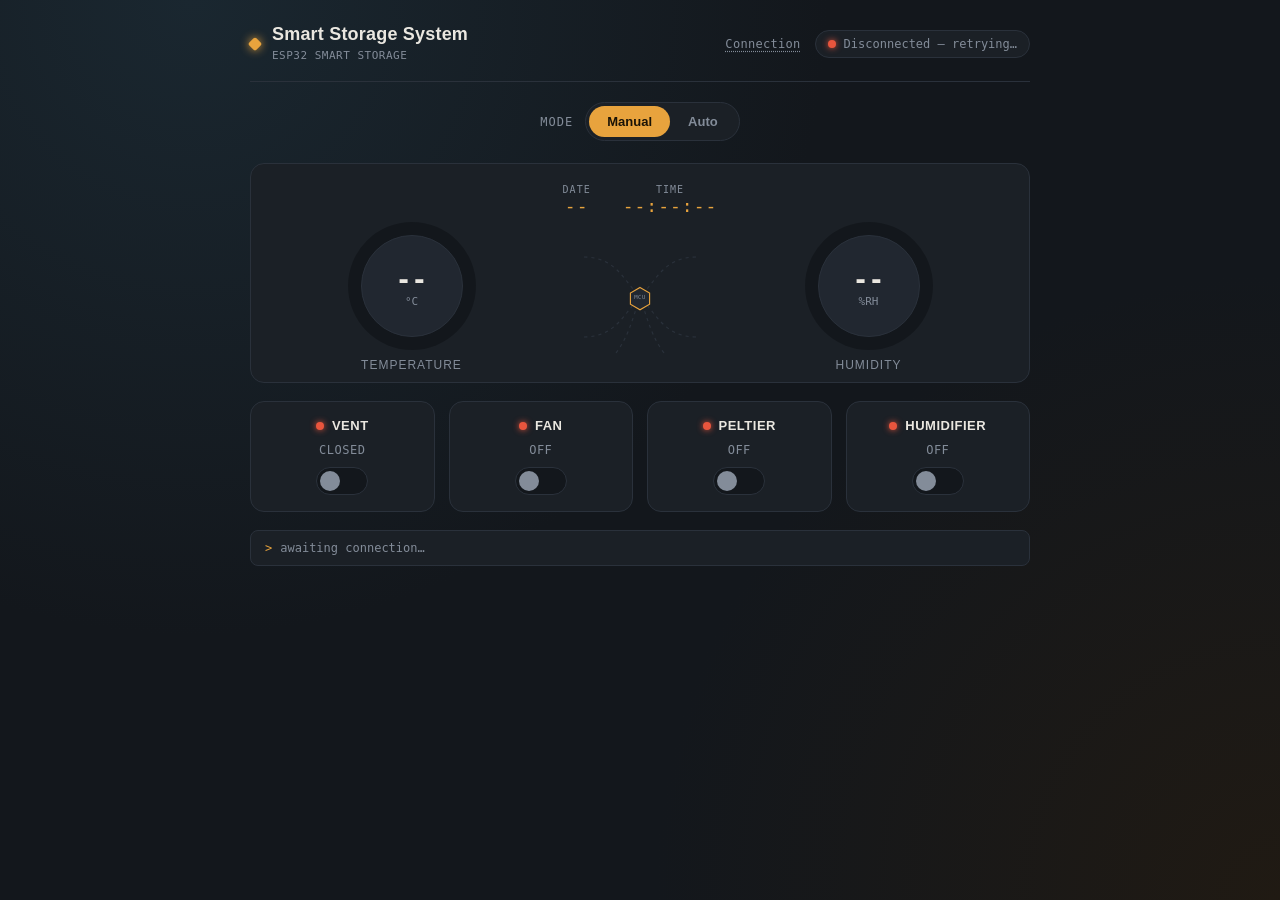
==== frontend/index.html @ b4696d99 "first commit" ====
<!DOCTYPE html>
<html lang="en">
<head>
<meta charset="UTF-8">
<meta name="viewport" content="width=device-width, initial-scale=1">
<title>ESP32 Smart Storage System</title>
<link rel="stylesheet" href="style.css">
</head>
<body>

<div class="panel">

  <!-- Top bar -->
  <header class="topbar">
    <div class="brand">
      <span class="brand-mark"></span>
      <div>
        <h1>Smart Storage System</h1>
        <span class="brand-sub">ESP32 Smart Storage</span>
      </div>
    </div>

    <div class="topbar-right">
      <button class="link-btn" id="settingsToggle" aria-label="Connection settings">Connection</button>
      <div class="conn" id="connWrap">
        <span class="led conn-led" id="connLed"></span>
        <span id="status">Disconnected</span>
      </div>
    </div>
  </header>

  <!-- Connection settings (hidden by default) -->
  <div class="settings hidden" id="settingsPanel">
    <p class="settings-hint">
      By default this page connects to the device that served it. If you opened this file directly
      (e.g. from your computer) or your board doesn't support mDNS, set a host below.
    </p>
    <div class="settings-row">
      <input type="text" id="hostInput" placeholder="esp32.local or 192.168.1.42">
      <button id="hostSave">Save</button>
      <button id="hostReset" class="ghost">Use default</button>
    </div>
  </div>

  <!-- Mode switch -->
  <div class="mode-row">
    <span class="mode-label">Mode</span>
    <div class="segmented" id="modeSwitch" role="tablist">
      <button class="segment active" data-mode="manual" role="tab" aria-selected="true">Manual</button>
      <button class="segment" data-mode="auto" role="tab" aria-selected="false">Auto</button>
    </div>
  </div>

  <!-- Schematic / readouts -->
  <section class="readouts">
    <div class="clock-strip">
      <div class="clock-field">
        <span class="clock-label">Date</span>
        <span class="clock-value" id="date">--</span>
      </div>
      <div class="clock-field">
        <span class="clock-label">Time</span>
        <span class="clock-value" id="time">--:--:--</span>
      </div>
    </div>

    <div class="gauges">
      <div class="gauge-block">
        <div class="gauge-ring" id="gaugeTemp" style="--pct:0">
          <div class="gauge-inner">
            <span class="gauge-value" id="temp">--</span>
            <span class="gauge-unit">&deg;C</span>
          </div>
        </div>
        <span class="gauge-label">Temperature</span>
      </div>

      <!-- Signature element: live schematic linking sensors to the MCU to actuators -->
      <svg class="schematic" id="schematic" viewBox="0 0 200 160" preserveAspectRatio="xMidYMid meet" aria-hidden="true">
        <path class="trace" d="M30,30 C70,30 80,60 100,80"></path>
        <path class="trace" d="M170,30 C130,30 120,60 100,80"></path>
        <path class="trace" d="M30,130 C70,130 80,100 100,80"></path>
        <path class="trace" d="M70,150 C85,130 90,110 100,80"></path>
        <path class="trace" d="M130,150 C115,130 110,110 100,80"></path>
        <path class="trace" d="M170,130 C130,130 120,100 100,80"></path>
        <polygon class="mcu" points="100,68 112,75 112,89 100,96 88,89 88,75"></polygon>
        <text class="mcu-label" x="100" y="83" text-anchor="middle">MCU</text>
      </svg>

      <div class="gauge-block">
        <div class="gauge-ring" id="gaugeHum" style="--pct:0">
          <div class="gauge-inner">
            <span class="gauge-value" id="hum">--</span>
            <span class="gauge-unit">%RH</span>
          </div>
        </div>
        <span class="gauge-label">Humidity</span>
      </div>
    </div>
  </section>

  <!-- Actuator modules (manual mode) -->
  <section class="modules" id="control">

    <div class="module" data-actuator="vent">
      <div class="module-head">
        <span class="led" id="ledVent"></span>
        <h3>Vent</h3>
      </div>
      <span class="module-state" id="stateVent">CLOSED</span>
      <button class="switch" id="ventButton" role="switch" aria-checked="false">
        <span class="switch-track"><span class="switch-thumb"></span></span>
      </button>
    </div>

    <div class="module" data-actuator="fan">
      <div class="module-head">
        <span class="led" id="ledFan"></span>
        <h3>Fan</h3>
      </div>
      <span class="module-state" id="stateFan">OFF</span>
      <button class="switch" id="fanButton" role="switch" aria-checked="false">
        <span class="switch-track"><span class="switch-thumb"></span></span>
      </button>
    </div>

    <div class="module" data-actuator="peltier">
      <div class="module-head">
        <span class="led" id="ledPeltier"></span>
        <h3>Peltier</h3>
      </div>
      <span class="module-state" id="statePeltier">OFF</span>
      <button class="switch" id="peltierButton" role="switch" aria-checked="false">
        <span class="switch-track"><span class="switch-thumb"></span></span>
      </button>
    </div>

    <div class="module" data-actuator="humidifier">
      <div class="module-head">
        <span class="led" id="ledHumidifier"></span>
        <h3>Humidifier</h3>
      </div>
      <span class="module-state" id="stateHumidifier">OFF</span>
      <button class="switch" id="humidifierButton" role="switch" aria-checked="false">
        <span class="switch-track"><span class="switch-thumb"></span></span>
      </button>
    </div>

  </section>

  <!-- Auto status panel (auto mode) -->
  <section class="auto-status hidden" id="autoStatus">
    <div class="auto-status-head">
      <span class="led" id="autoModeLed"></span>
      <h3>Auto Control</h3>
    </div>

    <div class="auto-grid">
      <div class="auto-item" data-actuator="vent">
        <span class="led" id="autoLedVent"></span>
        <span class="auto-item-name">Vent</span>
        <span class="auto-item-reason" id="autoStateVent">closed</span>
      </div>
      <div class="auto-item" data-actuator="fan">
        <span class="led" id="autoLedFan"></span>
        <span class="auto-item-name">Fan</span>
        <span class="auto-item-reason" id="autoStateFan">idle</span>
      </div>
      <div class="auto-item" data-actuator="peltier">
        <span class="led" id="autoLedPeltier"></span>
        <span class="auto-item-name">Peltier</span>
        <span class="auto-item-reason" id="autoStatePeltier">idle</span>
      </div>
      <div class="auto-item" data-actuator="humidifier">
        <span class="led" id="autoLedHumidifier"></span>
        <span class="auto-item-name">Humidifier</span>
        <span class="auto-item-reason" id="autoStateHumidifier">idle</span>
      </div>
    </div>

    <div class="auto-summary">
      <span class="log-caret">&gt;</span>
      <span id="autoSummary">awaiting data&hellip;</span>
    </div>
  </section>

  <!-- Log strip -->
  <footer class="log-strip">
    <span class="log-caret">&gt;</span>
    <span id="ack">awaiting connection&hellip;</span>
  </footer>

</div>

<script src="app.js"></script>
</body>
</html>
---- frontend/style.css ----
:root{
  --bg:#13171c;
  --bg-panel:#1b2026;
  --bg-panel-raised:#212730;
  --border:#2a313b;
  --text-primary:#eae7e0;
  --text-muted:#838c99;
  --accent-amber:#e8a33d;
  --accent-amber-dim:#6b5530;
  --accent-teal:#4dd9c0;
  --accent-teal-dim:#235048;
  --accent-red:#e8553d;
  --accent-red-dim:#5c2d23;
  --radius:14px;
  --font-display:'Space Grotesk',sans-serif;
  --font-body:'Inter',sans-serif;
  --font-mono:'IBM Plex Mono',monospace;
}

*{box-sizing:border-box;}

body{
  margin:0;
  min-height:100vh;
  background:
    radial-gradient(circle at 15% 0%, #1a2730 0%, transparent 45%),
    radial-gradient(circle at 100% 100%, #201a13 0%, transparent 40%),
    var(--bg);
  color:var(--text-primary);
  font-family:var(--font-body);
  padding:24px 16px 60px;
}

.panel{
  max-width:780px;
  margin:0 auto;
}

/* ---------- Top bar ---------- */
.topbar{
  display:flex;
  align-items:center;
  justify-content:space-between;
  flex-wrap:wrap;
  gap:12px;
  padding-bottom:18px;
  border-bottom:1px solid var(--border);
  margin-bottom:20px;
}
.brand{
  display:flex;
  align-items:center;
  gap:12px;
}
.brand-mark{
  width:10px;height:10px;
  border-radius:2px;
  background:var(--accent-amber);
  box-shadow:0 0 10px var(--accent-amber);
  transform:rotate(45deg);
  flex:none;
}
.brand h1{
  font-family:var(--font-display);
  font-size:18px;
  font-weight:600;
  margin:0;
  letter-spacing:0.2px;
}
.brand-sub{
  font-family:var(--font-mono);
  font-size:11px;
  color:var(--text-muted);
  letter-spacing:0.5px;
  text-transform:uppercase;
}
.topbar-right{
  display:flex;
  align-items:center;
  gap:14px;
}
.link-btn{
  background:none;
  border:none;
  color:var(--text-muted);
  font-family:var(--font-mono);
  font-size:12px;
  letter-spacing:0.3px;
  cursor:pointer;
  text-decoration:underline dotted;
  text-underline-offset:3px;
  padding:0;
}
.link-btn:hover{color:var(--accent-amber);}

.conn{
  display:flex;
  align-items:center;
  gap:8px;
  font-family:var(--font-mono);
  font-size:12px;
  color:var(--text-muted);
  background:var(--bg-panel);
  border:1px solid var(--border);
  padding:6px 12px;
  border-radius:999px;
}
.led{
  width:8px;height:8px;
  border-radius:50%;
  background:var(--accent-red);
  box-shadow:0 0 6px var(--accent-red);
  flex:none;
}
.led.on{
  background:var(--accent-teal);
  box-shadow:0 0 8px var(--accent-teal);
}

/* ---------- Settings ---------- */
.settings{
  background:var(--bg-panel);
  border:1px solid var(--border);
  border-radius:var(--radius);
  padding:16px;
  margin-bottom:18px;
}
.settings.hidden{display:none;}
.settings-hint{
  margin:0 0 10px;
  font-size:13px;
  color:var(--text-muted);
  line-height:1.5;
}
.settings-row{
  display:flex;
  gap:8px;
  flex-wrap:wrap;
}
.settings-row input{
  flex:1;
  min-width:180px;
  background:var(--bg);
  border:1px solid var(--border);
  border-radius:8px;
  padding:10px 12px;
  color:var(--text-primary);
  font-family:var(--font-mono);
  font-size:13px;
}
.settings-row button{
  border:none;
  border-radius:8px;
  padding:10px 16px;
  font-family:var(--font-body);
  font-weight:600;
  font-size:13px;
  cursor:pointer;
  background:var(--accent-amber);
  color:#1a1306;
}
.settings-row button.ghost{
  background:transparent;
  border:1px solid var(--border);
  color:var(--text-muted);
}

/* ---------- Mode switch ---------- */
.mode-row{
  display:flex;
  align-items:center;
  justify-content:center;
  gap:12px;
  margin-bottom:22px;
}
.mode-label{
  font-family:var(--font-mono);
  font-size:12px;
  color:var(--text-muted);
  text-transform:uppercase;
  letter-spacing:1px;
}
.segmented{
  display:inline-flex;
  background:var(--bg-panel);
  border:1px solid var(--border);
  border-radius:999px;
  padding:3px;
}
.segment{
  border:none;
  background:transparent;
  color:var(--text-muted);
  font-family:var(--font-body);
  font-weight:600;
  font-size:13px;
  padding:8px 18px;
  border-radius:999px;
  cursor:pointer;
  transition:0.2s;
}
.segment.active{
  background:var(--accent-amber);
  color:#1a1306;
}

/* ---------- Readouts / schematic ---------- */
.readouts{
  background:var(--bg-panel);
  border:1px solid var(--border);
  border-radius:var(--radius);
  padding:20px 16px 10px;
  margin-bottom:18px;
}
.clock-strip{
  display:flex;
  justify-content:center;
  gap:32px;
  margin-bottom:6px;
}
.clock-field{
  display:flex;
  flex-direction:column;
  align-items:center;
}
.clock-label{
  font-family:var(--font-mono);
  font-size:10px;
  color:var(--text-muted);
  text-transform:uppercase;
  letter-spacing:1px;
}
.clock-value{
  font-family:var(--font-mono);
  font-size:18px;
  color:var(--accent-amber);
  letter-spacing:1px;
}

.gauges{
  display:grid;
  grid-template-columns:1fr minmax(120px,160px) 1fr;
  align-items:center;
  gap:4px;
}
.gauge-block{
  display:flex;
  flex-direction:column;
  align-items:center;
  gap:8px;
}
.gauge-ring{
  width:128px;
  height:128px;
  border-radius:50%;
  background:conic-gradient(var(--accent-amber) calc(var(--pct) * 1%), var(--bg) 0);
  display:flex;
  align-items:center;
  justify-content:center;
  transition:background 0.6s ease;
}
.gauge-inner{
  width:102px;
  height:102px;
  border-radius:50%;
  background:var(--bg-panel-raised);
  border:1px solid var(--border);
  display:flex;
  flex-direction:column;
  align-items:center;
  justify-content:center;
}
.gauge-value{
  font-family:var(--font-mono);
  font-size:26px;
  font-weight:600;
  color:var(--text-primary);
}
.gauge-unit{
  font-family:var(--font-mono);
  font-size:11px;
  color:var(--text-muted);
}
.gauge-label{
  font-family:var(--font-display);
  font-size:12px;
  color:var(--text-muted);
  text-transform:uppercase;
  letter-spacing:1px;
}

.schematic{
  width:100%;
  height:140px;
}
.schematic .trace{
  fill:none;
  stroke:var(--border);
  stroke-width:1.4;
  stroke-dasharray:4 5;
}
.schematic.live .trace{
  stroke:var(--accent-amber-dim);
  animation:flow 1.4s linear infinite;
}
@keyframes flow{
  to{stroke-dashoffset:-18;}
}
.schematic .mcu{
  fill:var(--bg-panel-raised);
  stroke:var(--accent-amber);
  stroke-width:1.4;
}
.schematic .mcu-label{
  fill:var(--text-muted);
  font-family:var(--font-mono);
  font-size:7px;
  letter-spacing:0.5px;
}

/* ---------- Actuator modules ---------- */
.modules{
  display:grid;
  grid-template-columns:repeat(auto-fit,minmax(150px,1fr));
  gap:14px;
  margin-bottom:18px;
}
.modules.hidden{display:none;}
.module{
  background:var(--bg-panel);
  border:1px solid var(--border);
  border-radius:var(--radius);
  padding:16px;
  display:flex;
  flex-direction:column;
  gap:10px;
  align-items:center;
  text-align:center;
}
.module-head{
  display:flex;
  align-items:center;
  gap:8px;
}
.module-head h3{
  font-family:var(--font-display);
  font-size:13px;
  font-weight:600;
  margin:0;
  text-transform:uppercase;
  letter-spacing:0.5px;
}
.module-state{
  font-family:var(--font-mono);
  font-size:12px;
  color:var(--text-muted);
  letter-spacing:0.5px;
}
.module.active .module-state{color:var(--accent-teal);}

.switch{
  background:none;
  border:none;
  cursor:pointer;
  padding:0;
  display:flex;
  align-items:center;
}
.switch-track{
  width:52px;
  height:28px;
  border-radius:999px;
  background:var(--bg);
  border:1px solid var(--border);
  display:flex;
  align-items:center;
  padding:3px;
  transition:0.2s;
}
.switch-thumb{
  width:20px;
  height:20px;
  border-radius:50%;
  background:var(--text-muted);
  transition:0.2s;
}
.switch[aria-checked="true"] .switch-track{
  background:var(--accent-teal-dim);
  border-color:var(--accent-teal);
}
.switch[aria-checked="true"] .switch-thumb{
  background:var(--accent-teal);
  transform:translateX(24px);
}

/* ---------- Auto status panel ---------- */
.auto-status{
  background:var(--bg-panel);
  border:1px solid var(--border);
  border-radius:var(--radius);
  padding:16px;
  margin-bottom:18px;
}
.auto-status.hidden{display:none;}
.auto-status-head{
  display:flex;
  align-items:center;
  gap:8px;
  margin-bottom:14px;
}
.auto-status-head h3{
  font-family:var(--font-display);
  font-size:13px;
  font-weight:600;
  margin:0;
  text-transform:uppercase;
  letter-spacing:0.5px;
  color:var(--text-muted);
}
#autoModeLed{background:var(--accent-amber);box-shadow:0 0 6px var(--accent-amber);}

.auto-grid{
  display:grid;
  grid-template-columns:repeat(auto-fit,minmax(150px,1fr));
  gap:10px;
  margin-bottom:14px;
}
.auto-item{
  display:flex;
  align-items:center;
  gap:8px;
  background:var(--bg-panel-raised);
  border:1px solid var(--border);
  border-radius:10px;
  padding:10px 12px;
}
.auto-item-name{
  font-family:var(--font-display);
  font-size:12px;
  font-weight:600;
  text-transform:uppercase;
  letter-spacing:0.3px;
  flex:none;
}
.auto-item-reason{
  font-family:var(--font-mono);
  font-size:11px;
  color:var(--text-muted);
  margin-left:auto;
  text-align:right;
  white-space:nowrap;
  overflow:hidden;
  text-overflow:ellipsis;
}
.auto-item.active{
  border-color:var(--accent-teal);
}
.auto-item.active .auto-item-reason{
  color:var(--accent-teal);
}

.auto-summary{
  font-family:var(--font-mono);
  font-size:12px;
  color:var(--text-muted);
  background:var(--bg);
  border:1px solid var(--border);
  border-radius:8px;
  padding:10px 14px;
  display:flex;
  gap:8px;
}

/* ---------- Log strip ---------- */
.log-strip{
  font-family:var(--font-mono);
  font-size:12px;
  color:var(--text-muted);
  background:var(--bg-panel);
  border:1px solid var(--border);
  border-radius:8px;
  padding:10px 14px;
  display:flex;
  gap:8px;
}
.log-strip.hidden{display:none;}
.log-caret{color:var(--accent-amber);}

@media (max-width:480px){
  .gauges{grid-template-columns:1fr;}
  .schematic{order:3;}
  .auto-item-reason{
    margin-left:0;
    text-align:left;
    white-space:normal;
  }
  .auto-item{
    flex-wrap:wrap;
  }
}
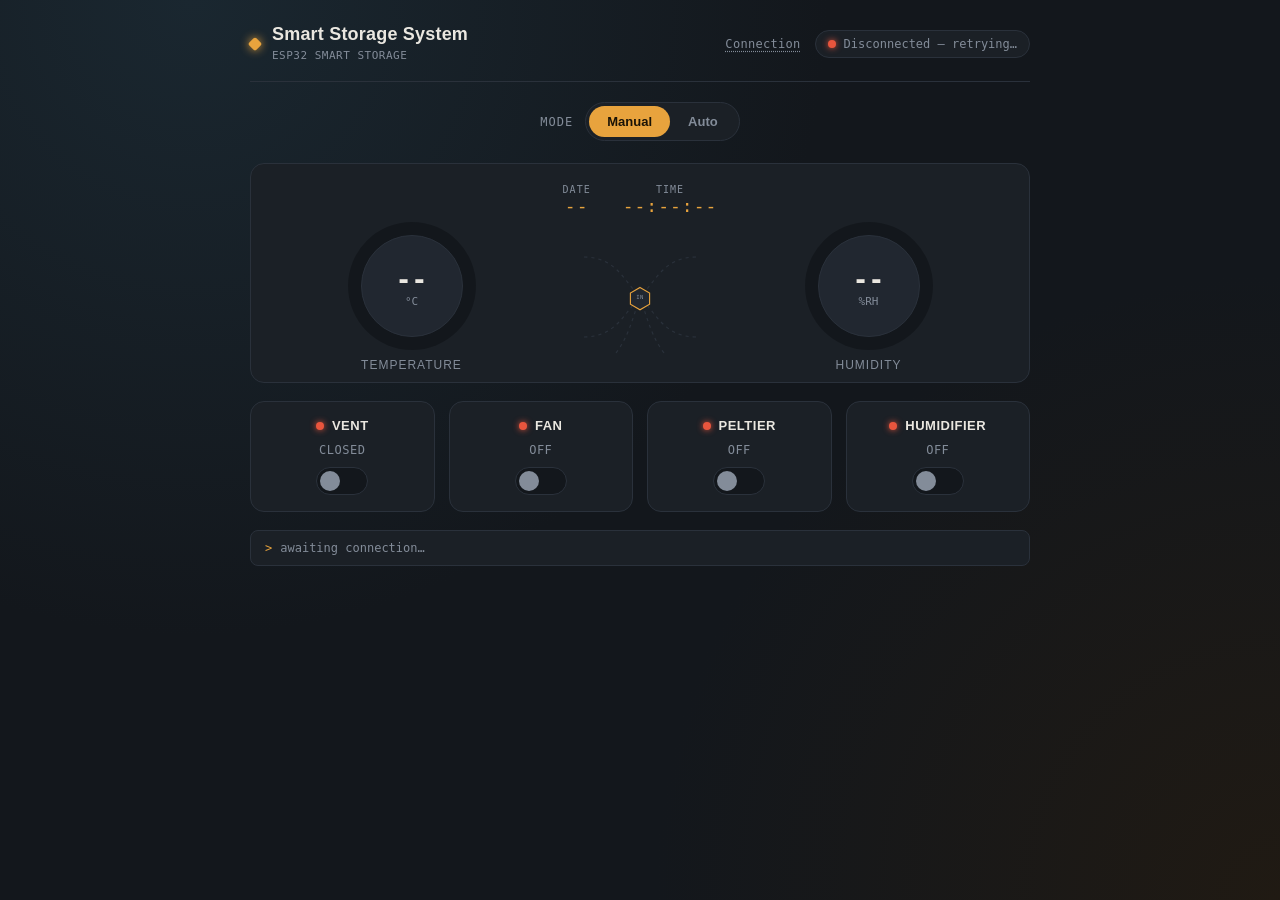
==== commit 9e411a8a: "Update Code" ====
--- a/frontend/index.html
+++ b/frontend/index.html
@@ -84,7 +84,7 @@
         <path class="trace" d="M130,150 C115,130 110,110 100,80"></path>
         <path class="trace" d="M170,130 C130,130 120,100 100,80"></path>
         <polygon class="mcu" points="100,68 112,75 112,89 100,96 88,89 88,75"></polygon>
-        <text class="mcu-label" x="100" y="83" text-anchor="middle">MCU</text>
+        <text class="mcu-label" x="100" y="83" text-anchor="middle">IN</text>
       </svg>
 
       <div class="gauge-block">
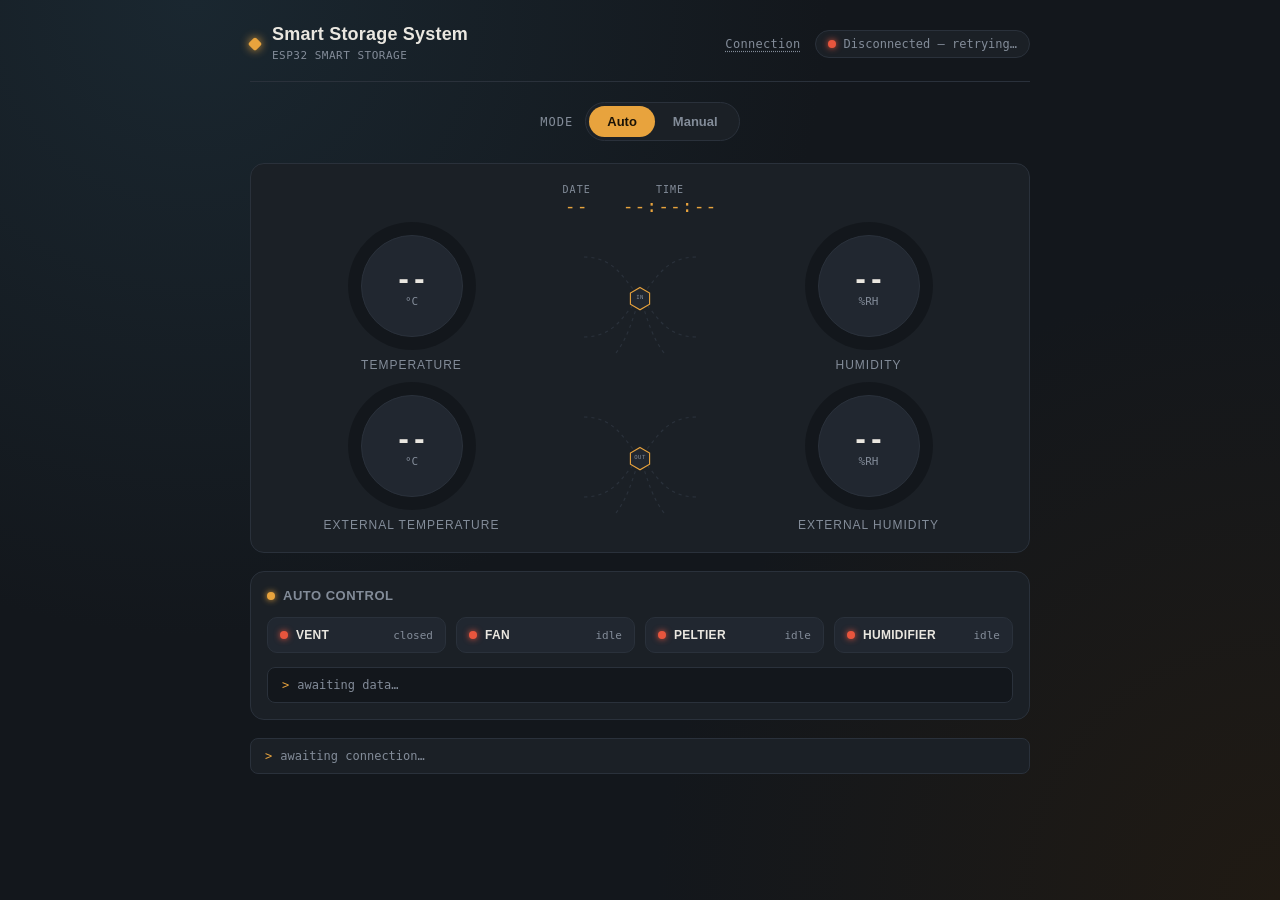
==== commit 5a639da6: "Change connection mechanism to allow esp create access point" ====
--- a/frontend/index.html
+++ b/frontend/index.html
@@ -46,8 +46,8 @@
   <div class="mode-row">
     <span class="mode-label">Mode</span>
     <div class="segmented" id="modeSwitch" role="tablist">
-      <button class="segment active" data-mode="manual" role="tab" aria-selected="true">Manual</button>
-      <button class="segment" data-mode="auto" role="tab" aria-selected="false">Auto</button>
+      <button class="segment active" data-mode="auto" role="tab" aria-selected="true">Auto</button>
+      <button class="segment" data-mode="manual" role="tab" aria-selected="false">Manual</button>
     </div>
   </div>
 
@@ -97,10 +97,44 @@
         <span class="gauge-label">Humidity</span>
       </div>
     </div>
+
+    <div class="gauges">
+      <div class="gauge-block">
+        <div class="gauge-ring" id="extGaugeTemp" style="--pct:0">
+          <div class="gauge-inner">
+            <span class="gauge-value" id="extTemp">--</span>
+            <span class="gauge-unit">&deg;C</span>
+          </div>
+        </div>
+        <span class="gauge-label">External Temperature</span>
+      </div>
+
+      <!-- Signature element: live schematic linking sensors to the MCU to actuators -->
+      <svg class="schematic" id="schematic" viewBox="0 0 200 160" preserveAspectRatio="xMidYMid meet" aria-hidden="true">
+        <path class="trace" d="M30,30 C70,30 80,60 100,80"></path>
+        <path class="trace" d="M170,30 C130,30 120,60 100,80"></path>
+        <path class="trace" d="M30,130 C70,130 80,100 100,80"></path>
+        <path class="trace" d="M70,150 C85,130 90,110 100,80"></path>
+        <path class="trace" d="M130,150 C115,130 110,110 100,80"></path>
+        <path class="trace" d="M170,130 C130,130 120,100 100,80"></path>
+        <polygon class="mcu" points="100,68 112,75 112,89 100,96 88,89 88,75"></polygon>
+        <text class="mcu-label" x="100" y="83" text-anchor="middle">OUT</text>
+      </svg>
+
+      <div class="gauge-block">
+        <div class="gauge-ring" id="extGaugeHum" style="--pct:0">
+          <div class="gauge-inner">
+            <span class="gauge-value" id="extHum">--</span>
+            <span class="gauge-unit">%RH</span>
+          </div>
+        </div>
+        <span class="gauge-label">External Humidity</span>
+      </div>
+    </div>
   </section>
 
   <!-- Actuator modules (manual mode) -->
-  <section class="modules" id="control">
+  <section class="modules hidden" id="control">
 
     <div class="module" data-actuator="vent">
       <div class="module-head">
@@ -149,7 +183,7 @@
   </section>
 
   <!-- Auto status panel (auto mode) -->
-  <section class="auto-status hidden" id="autoStatus">
+  <section class="auto-status" id="autoStatus">
     <div class="auto-status-head">
       <span class="led" id="autoModeLed"></span>
       <h3>Auto Control</h3>
--- a/frontend/style.css
+++ b/frontend/style.css
@@ -242,6 +242,7 @@
   grid-template-columns:1fr minmax(120px,160px) 1fr;
   align-items:center;
   gap:4px;
+  margin-bottom: 10px;
 }
 .gauge-block{
   display:flex;
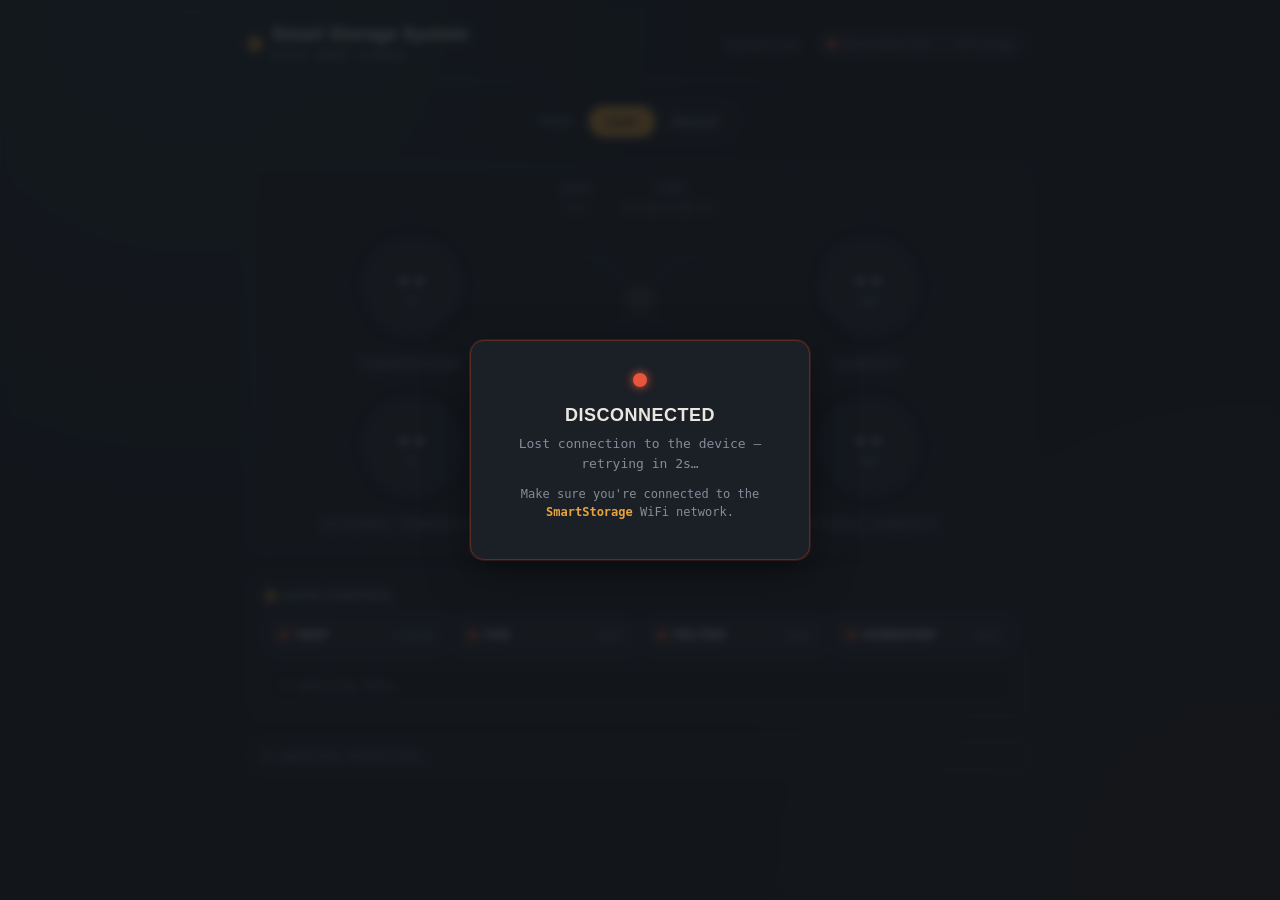
==== commit 33668305: "update" ====
--- a/frontend/index.html
+++ b/frontend/index.html
@@ -8,224 +8,234 @@
 </head>
 <body>
 
-<div class="panel">
-
-  <!-- Top bar -->
-  <header class="topbar">
-    <div class="brand">
-      <span class="brand-mark"></span>
-      <div>
-        <h1>Smart Storage System</h1>
-        <span class="brand-sub">ESP32 Smart Storage</span>
+  <div class="panel">
+
+    <!-- Disconnected overlay: covers the dashboard whenever the WebSocket
+        connection to the ESP32 is down, so it's impossible to miss. -->
+    <div class="disconnect-overlay hidden" id="disconnectOverlay">
+      <div class="disconnect-card">
+        <span class="disconnect-dot"></span>
+        <h2>Disconnected</h2>
+        <p id="disconnectMsg">Lost connection to the device&hellip;</p>
+        <p class="disconnect-hint">Make sure you're connected to the <strong>SmartStorage</strong> WiFi network.</p>
       </div>
     </div>
 
-    <div class="topbar-right">
-      <button class="link-btn" id="settingsToggle" aria-label="Connection settings">Connection</button>
-      <div class="conn" id="connWrap">
-        <span class="led conn-led" id="connLed"></span>
-        <span id="status">Disconnected</span>
+    <!-- Top bar -->
+    <header class="topbar">
+      <div class="brand">
+        <span class="brand-mark"></span>
+        <div>
+          <h1>Smart Storage System</h1>
+          <span class="brand-sub">ESP32 Smart Storage</span>
+        </div>
+      </div>
+
+      <div class="topbar-right">
+        <button class="link-btn" id="settingsToggle" aria-label="Connection settings">Connection</button>
+        <div class="conn" id="connWrap">
+          <span class="led conn-led" id="connLed"></span>
+          <span id="status">Disconnected</span>
+        </div>
+      </div>
+    </header>
+
+    <!-- Connection settings (hidden by default) -->
+    <div class="settings hidden" id="settingsPanel">
+      <p class="settings-hint">
+        By default this page connects to the device that served it. If you opened this file directly
+        (e.g. from your computer) or your board doesn't support mDNS, set a host below.
+      </p>
+      <div class="settings-row">
+        <input type="text" id="hostInput" placeholder="esp32.local or 192.168.1.42">
+        <button id="hostSave">Save</button>
+        <button id="hostReset" class="ghost">Use default</button>
       </div>
     </div>
-  </header>
-
-  <!-- Connection settings (hidden by default) -->
-  <div class="settings hidden" id="settingsPanel">
-    <p class="settings-hint">
-      By default this page connects to the device that served it. If you opened this file directly
-      (e.g. from your computer) or your board doesn't support mDNS, set a host below.
-    </p>
-    <div class="settings-row">
-      <input type="text" id="hostInput" placeholder="esp32.local or 192.168.1.42">
-      <button id="hostSave">Save</button>
-      <button id="hostReset" class="ghost">Use default</button>
+
+    <!-- Mode switch -->
+    <div class="mode-row">
+      <span class="mode-label">Mode</span>
+      <div class="segmented" id="modeSwitch" role="tablist">
+        <button class="segment active" data-mode="auto" role="tab" aria-selected="true">Auto</button>
+        <button class="segment" data-mode="manual" role="tab" aria-selected="false">Manual</button>
+      </div>
     </div>
+
+    <!-- Schematic / readouts -->
+    <section class="readouts">
+      <div class="clock-strip">
+        <div class="clock-field">
+          <span class="clock-label">Date</span>
+          <span class="clock-value" id="date">--</span>
+        </div>
+        <div class="clock-field">
+          <span class="clock-label">Time</span>
+          <span class="clock-value" id="time">--:--:--</span>
+        </div>
+      </div>
+
+      <div class="gauges">
+        <div class="gauge-block">
+          <div class="gauge-ring" id="gaugeTemp" style="--pct:0">
+            <div class="gauge-inner">
+              <span class="gauge-value" id="temp">--</span>
+              <span class="gauge-unit">&deg;C</span>
+            </div>
+          </div>
+          <span class="gauge-label">Temperature</span>
+        </div>
+
+        <!-- Signature element: live schematic linking sensors to the MCU to actuators -->
+        <svg class="schematic" id="schematic" viewBox="0 0 200 160" preserveAspectRatio="xMidYMid meet" aria-hidden="true">
+          <path class="trace" d="M30,30 C70,30 80,60 100,80"></path>
+          <path class="trace" d="M170,30 C130,30 120,60 100,80"></path>
+          <path class="trace" d="M30,130 C70,130 80,100 100,80"></path>
+          <path class="trace" d="M70,150 C85,130 90,110 100,80"></path>
+          <path class="trace" d="M130,150 C115,130 110,110 100,80"></path>
+          <path class="trace" d="M170,130 C130,130 120,100 100,80"></path>
+          <polygon class="mcu" points="100,68 112,75 112,89 100,96 88,89 88,75"></polygon>
+          <text class="mcu-label" x="100" y="83" text-anchor="middle">IN</text>
+        </svg>
+
+        <div class="gauge-block">
+          <div class="gauge-ring" id="gaugeHum" style="--pct:0">
+            <div class="gauge-inner">
+              <span class="gauge-value" id="hum">--</span>
+              <span class="gauge-unit">%RH</span>
+            </div>
+          </div>
+          <span class="gauge-label">Humidity</span>
+        </div>
+      </div>
+
+      <div class="gauges">
+        <div class="gauge-block">
+          <div class="gauge-ring" id="extGaugeTemp" style="--pct:0">
+            <div class="gauge-inner">
+              <span class="gauge-value" id="extTemp">--</span>
+              <span class="gauge-unit">&deg;C</span>
+            </div>
+          </div>
+          <span class="gauge-label">External Temperature</span>
+        </div>
+
+        <!-- Signature element: live schematic linking sensors to the MCU to actuators -->
+        <svg class="schematic" id="schematic" viewBox="0 0 200 160" preserveAspectRatio="xMidYMid meet" aria-hidden="true">
+          <path class="trace" d="M30,30 C70,30 80,60 100,80"></path>
+          <path class="trace" d="M170,30 C130,30 120,60 100,80"></path>
+          <path class="trace" d="M30,130 C70,130 80,100 100,80"></path>
+          <path class="trace" d="M70,150 C85,130 90,110 100,80"></path>
+          <path class="trace" d="M130,150 C115,130 110,110 100,80"></path>
+          <path class="trace" d="M170,130 C130,130 120,100 100,80"></path>
+          <polygon class="mcu" points="100,68 112,75 112,89 100,96 88,89 88,75"></polygon>
+          <text class="mcu-label" x="100" y="83" text-anchor="middle">OUT</text>
+        </svg>
+
+        <div class="gauge-block">
+          <div class="gauge-ring" id="extGaugeHum" style="--pct:0">
+            <div class="gauge-inner">
+              <span class="gauge-value" id="extHum">--</span>
+              <span class="gauge-unit">%RH</span>
+            </div>
+          </div>
+          <span class="gauge-label">External Humidity</span>
+        </div>
+      </div>
+    </section>
+
+    <!-- Actuator modules (manual mode) -->
+    <section class="modules hidden" id="control">
+
+      <div class="module" data-actuator="vent">
+        <div class="module-head">
+          <span class="led" id="ledVent"></span>
+          <h3>Vent</h3>
+        </div>
+        <span class="module-state" id="stateVent">CLOSED</span>
+        <button class="switch" id="ventButton" role="switch" aria-checked="false">
+          <span class="switch-track"><span class="switch-thumb"></span></span>
+        </button>
+      </div>
+
+      <div class="module" data-actuator="fan">
+        <div class="module-head">
+          <span class="led" id="ledFan"></span>
+          <h3>Fan</h3>
+        </div>
+        <span class="module-state" id="stateFan">OFF</span>
+        <button class="switch" id="fanButton" role="switch" aria-checked="false">
+          <span class="switch-track"><span class="switch-thumb"></span></span>
+        </button>
+      </div>
+
+      <div class="module" data-actuator="peltier">
+        <div class="module-head">
+          <span class="led" id="ledPeltier"></span>
+          <h3>Peltier</h3>
+        </div>
+        <span class="module-state" id="statePeltier">OFF</span>
+        <button class="switch" id="peltierButton" role="switch" aria-checked="false">
+          <span class="switch-track"><span class="switch-thumb"></span></span>
+        </button>
+      </div>
+
+      <div class="module" data-actuator="humidifier">
+        <div class="module-head">
+          <span class="led" id="ledHumidifier"></span>
+          <h3>Humidifier</h3>
+        </div>
+        <span class="module-state" id="stateHumidifier">OFF</span>
+        <button class="switch" id="humidifierButton" role="switch" aria-checked="false">
+          <span class="switch-track"><span class="switch-thumb"></span></span>
+        </button>
+      </div>
+
+    </section>
+
+    <!-- Auto status panel (auto mode) -->
+    <section class="auto-status" id="autoStatus">
+      <div class="auto-status-head">
+        <span class="led" id="autoModeLed"></span>
+        <h3>Auto Control</h3>
+      </div>
+
+      <div class="auto-grid">
+        <div class="auto-item" data-actuator="vent">
+          <span class="led" id="autoLedVent"></span>
+          <span class="auto-item-name">Vent</span>
+          <span class="auto-item-reason" id="autoStateVent">closed</span>
+        </div>
+        <div class="auto-item" data-actuator="fan">
+          <span class="led" id="autoLedFan"></span>
+          <span class="auto-item-name">Fan</span>
+          <span class="auto-item-reason" id="autoStateFan">idle</span>
+        </div>
+        <div class="auto-item" data-actuator="peltier">
+          <span class="led" id="autoLedPeltier"></span>
+          <span class="auto-item-name">Peltier</span>
+          <span class="auto-item-reason" id="autoStatePeltier">idle</span>
+        </div>
+        <div class="auto-item" data-actuator="humidifier">
+          <span class="led" id="autoLedHumidifier"></span>
+          <span class="auto-item-name">Humidifier</span>
+          <span class="auto-item-reason" id="autoStateHumidifier">idle</span>
+        </div>
+      </div>
+
+      <div class="auto-summary">
+        <span class="log-caret">&gt;</span>
+        <span id="autoSummary">awaiting data&hellip;</span>
+      </div>
+    </section>
+
+    <!-- Log strip -->
+    <footer class="log-strip">
+      <span class="log-caret">&gt;</span>
+      <span id="ack">awaiting connection&hellip;</span>
+    </footer>
   </div>
 
-  <!-- Mode switch -->
-  <div class="mode-row">
-    <span class="mode-label">Mode</span>
-    <div class="segmented" id="modeSwitch" role="tablist">
-      <button class="segment active" data-mode="auto" role="tab" aria-selected="true">Auto</button>
-      <button class="segment" data-mode="manual" role="tab" aria-selected="false">Manual</button>
-    </div>
-  </div>
-
-  <!-- Schematic / readouts -->
-  <section class="readouts">
-    <div class="clock-strip">
-      <div class="clock-field">
-        <span class="clock-label">Date</span>
-        <span class="clock-value" id="date">--</span>
-      </div>
-      <div class="clock-field">
-        <span class="clock-label">Time</span>
-        <span class="clock-value" id="time">--:--:--</span>
-      </div>
-    </div>
-
-    <div class="gauges">
-      <div class="gauge-block">
-        <div class="gauge-ring" id="gaugeTemp" style="--pct:0">
-          <div class="gauge-inner">
-            <span class="gauge-value" id="temp">--</span>
-            <span class="gauge-unit">&deg;C</span>
-          </div>
-        </div>
-        <span class="gauge-label">Temperature</span>
-      </div>
-
-      <!-- Signature element: live schematic linking sensors to the MCU to actuators -->
-      <svg class="schematic" id="schematic" viewBox="0 0 200 160" preserveAspectRatio="xMidYMid meet" aria-hidden="true">
-        <path class="trace" d="M30,30 C70,30 80,60 100,80"></path>
-        <path class="trace" d="M170,30 C130,30 120,60 100,80"></path>
-        <path class="trace" d="M30,130 C70,130 80,100 100,80"></path>
-        <path class="trace" d="M70,150 C85,130 90,110 100,80"></path>
-        <path class="trace" d="M130,150 C115,130 110,110 100,80"></path>
-        <path class="trace" d="M170,130 C130,130 120,100 100,80"></path>
-        <polygon class="mcu" points="100,68 112,75 112,89 100,96 88,89 88,75"></polygon>
-        <text class="mcu-label" x="100" y="83" text-anchor="middle">IN</text>
-      </svg>
-
-      <div class="gauge-block">
-        <div class="gauge-ring" id="gaugeHum" style="--pct:0">
-          <div class="gauge-inner">
-            <span class="gauge-value" id="hum">--</span>
-            <span class="gauge-unit">%RH</span>
-          </div>
-        </div>
-        <span class="gauge-label">Humidity</span>
-      </div>
-    </div>
-
-    <div class="gauges">
-      <div class="gauge-block">
-        <div class="gauge-ring" id="extGaugeTemp" style="--pct:0">
-          <div class="gauge-inner">
-            <span class="gauge-value" id="extTemp">--</span>
-            <span class="gauge-unit">&deg;C</span>
-          </div>
-        </div>
-        <span class="gauge-label">External Temperature</span>
-      </div>
-
-      <!-- Signature element: live schematic linking sensors to the MCU to actuators -->
-      <svg class="schematic" id="schematic" viewBox="0 0 200 160" preserveAspectRatio="xMidYMid meet" aria-hidden="true">
-        <path class="trace" d="M30,30 C70,30 80,60 100,80"></path>
-        <path class="trace" d="M170,30 C130,30 120,60 100,80"></path>
-        <path class="trace" d="M30,130 C70,130 80,100 100,80"></path>
-        <path class="trace" d="M70,150 C85,130 90,110 100,80"></path>
-        <path class="trace" d="M130,150 C115,130 110,110 100,80"></path>
-        <path class="trace" d="M170,130 C130,130 120,100 100,80"></path>
-        <polygon class="mcu" points="100,68 112,75 112,89 100,96 88,89 88,75"></polygon>
-        <text class="mcu-label" x="100" y="83" text-anchor="middle">OUT</text>
-      </svg>
-
-      <div class="gauge-block">
-        <div class="gauge-ring" id="extGaugeHum" style="--pct:0">
-          <div class="gauge-inner">
-            <span class="gauge-value" id="extHum">--</span>
-            <span class="gauge-unit">%RH</span>
-          </div>
-        </div>
-        <span class="gauge-label">External Humidity</span>
-      </div>
-    </div>
-  </section>
-
-  <!-- Actuator modules (manual mode) -->
-  <section class="modules hidden" id="control">
-
-    <div class="module" data-actuator="vent">
-      <div class="module-head">
-        <span class="led" id="ledVent"></span>
-        <h3>Vent</h3>
-      </div>
-      <span class="module-state" id="stateVent">CLOSED</span>
-      <button class="switch" id="ventButton" role="switch" aria-checked="false">
-        <span class="switch-track"><span class="switch-thumb"></span></span>
-      </button>
-    </div>
-
-    <div class="module" data-actuator="fan">
-      <div class="module-head">
-        <span class="led" id="ledFan"></span>
-        <h3>Fan</h3>
-      </div>
-      <span class="module-state" id="stateFan">OFF</span>
-      <button class="switch" id="fanButton" role="switch" aria-checked="false">
-        <span class="switch-track"><span class="switch-thumb"></span></span>
-      </button>
-    </div>
-
-    <div class="module" data-actuator="peltier">
-      <div class="module-head">
-        <span class="led" id="ledPeltier"></span>
-        <h3>Peltier</h3>
-      </div>
-      <span class="module-state" id="statePeltier">OFF</span>
-      <button class="switch" id="peltierButton" role="switch" aria-checked="false">
-        <span class="switch-track"><span class="switch-thumb"></span></span>
-      </button>
-    </div>
-
-    <div class="module" data-actuator="humidifier">
-      <div class="module-head">
-        <span class="led" id="ledHumidifier"></span>
-        <h3>Humidifier</h3>
-      </div>
-      <span class="module-state" id="stateHumidifier">OFF</span>
-      <button class="switch" id="humidifierButton" role="switch" aria-checked="false">
-        <span class="switch-track"><span class="switch-thumb"></span></span>
-      </button>
-    </div>
-
-  </section>
-
-  <!-- Auto status panel (auto mode) -->
-  <section class="auto-status" id="autoStatus">
-    <div class="auto-status-head">
-      <span class="led" id="autoModeLed"></span>
-      <h3>Auto Control</h3>
-    </div>
-
-    <div class="auto-grid">
-      <div class="auto-item" data-actuator="vent">
-        <span class="led" id="autoLedVent"></span>
-        <span class="auto-item-name">Vent</span>
-        <span class="auto-item-reason" id="autoStateVent">closed</span>
-      </div>
-      <div class="auto-item" data-actuator="fan">
-        <span class="led" id="autoLedFan"></span>
-        <span class="auto-item-name">Fan</span>
-        <span class="auto-item-reason" id="autoStateFan">idle</span>
-      </div>
-      <div class="auto-item" data-actuator="peltier">
-        <span class="led" id="autoLedPeltier"></span>
-        <span class="auto-item-name">Peltier</span>
-        <span class="auto-item-reason" id="autoStatePeltier">idle</span>
-      </div>
-      <div class="auto-item" data-actuator="humidifier">
-        <span class="led" id="autoLedHumidifier"></span>
-        <span class="auto-item-name">Humidifier</span>
-        <span class="auto-item-reason" id="autoStateHumidifier">idle</span>
-      </div>
-    </div>
-
-    <div class="auto-summary">
-      <span class="log-caret">&gt;</span>
-      <span id="autoSummary">awaiting data&hellip;</span>
-    </div>
-  </section>
-
-  <!-- Log strip -->
-  <footer class="log-strip">
-    <span class="log-caret">&gt;</span>
-    <span id="ack">awaiting connection&hellip;</span>
-  </footer>
-
-</div>
-
-<script src="app.js"></script>
+  <script src="app.js"></script>
 </body>
 </html>
--- a/frontend/style.css
+++ b/frontend/style.css
@@ -36,6 +36,74 @@
   margin:0 auto;
 }
 
+/* ---------- Disconnected overlay ---------- */
+.disconnect-overlay{
+  position:fixed;
+  inset:0;
+  z-index:999;
+  display:flex;
+  align-items:center;
+  justify-content:center;
+  padding:24px;
+  background:rgba(19,23,28,0.82);
+  backdrop-filter:blur(4px);
+  -webkit-backdrop-filter:blur(4px);
+  animation:overlayFadeIn 0.25s ease;
+}
+.disconnect-overlay.hidden{display:none;}
+@keyframes overlayFadeIn{
+  from{opacity:0;}
+  to{opacity:1;}
+}
+.disconnect-card{
+  max-width:340px;
+  width:100%;
+  text-align:center;
+  background:var(--bg-panel);
+  border:1px solid var(--accent-red-dim);
+  border-radius:var(--radius);
+  padding:32px 24px;
+  box-shadow:0 0 0 1px rgba(232,85,61,0.15), 0 12px 40px rgba(0,0,0,0.5);
+}
+.disconnect-dot{
+  display:inline-block;
+  width:14px;
+  height:14px;
+  border-radius:50%;
+  background:var(--accent-red);
+  box-shadow:0 0 10px var(--accent-red);
+  margin-bottom:14px;
+  animation:disconnectPulse 1.2s ease-in-out infinite;
+}
+@keyframes disconnectPulse{
+  0%,100%{transform:scale(1);opacity:1;}
+  50%{transform:scale(1.4);opacity:0.5;}
+}
+.disconnect-card h2{
+  font-family:var(--font-display);
+  font-size:18px;
+  font-weight:600;
+  margin:0 0 8px;
+  color:var(--text-primary);
+  text-transform:uppercase;
+  letter-spacing:0.5px;
+}
+.disconnect-card p{
+  margin:0 0 6px;
+  font-family:var(--font-mono);
+  font-size:13px;
+  color:var(--text-muted);
+  line-height:1.5;
+}
+.disconnect-hint{
+  margin-top:12px !important;
+  font-size:12px !important;
+}
+.disconnect-hint strong{
+  color:var(--accent-amber);
+  font-weight:600;
+}
+
 /* ---------- Top bar ---------- */
 .topbar{
   display:flex;
